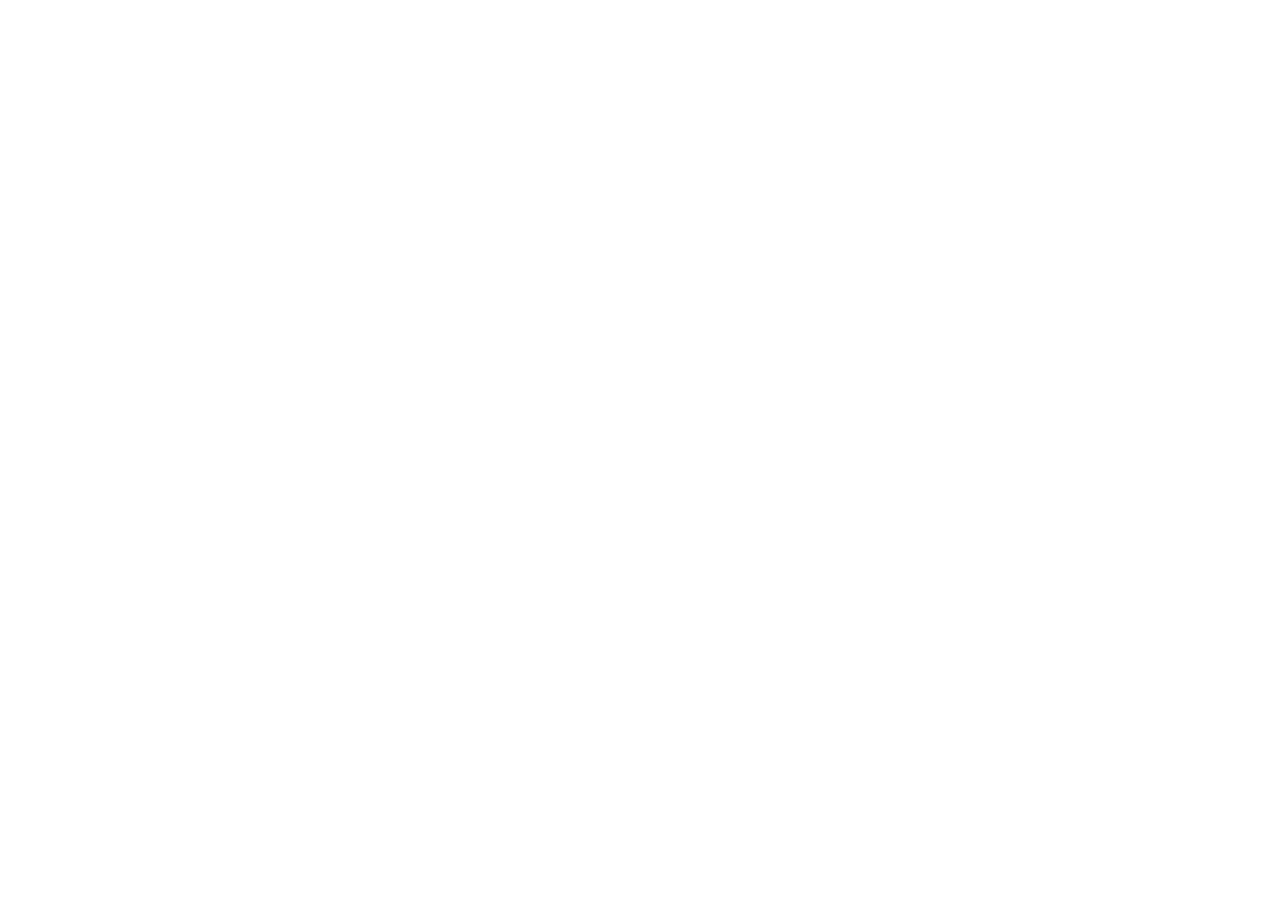
==== experience/cadastro.html @ e3175fb5 "Add initial HTML files and global CSS for the Hydranomic project - Created cadastro.html with basic " ====
<!DOCTYPE html>
<html lang="pt-br">
<head>
    <meta charset="UTF-8">
    <meta name="viewport" content="width=device-width, initial-scale=1.0">
    <title>Hydranomic - Visão Geral</title>
</head>
<body>
    
</body>
</html>
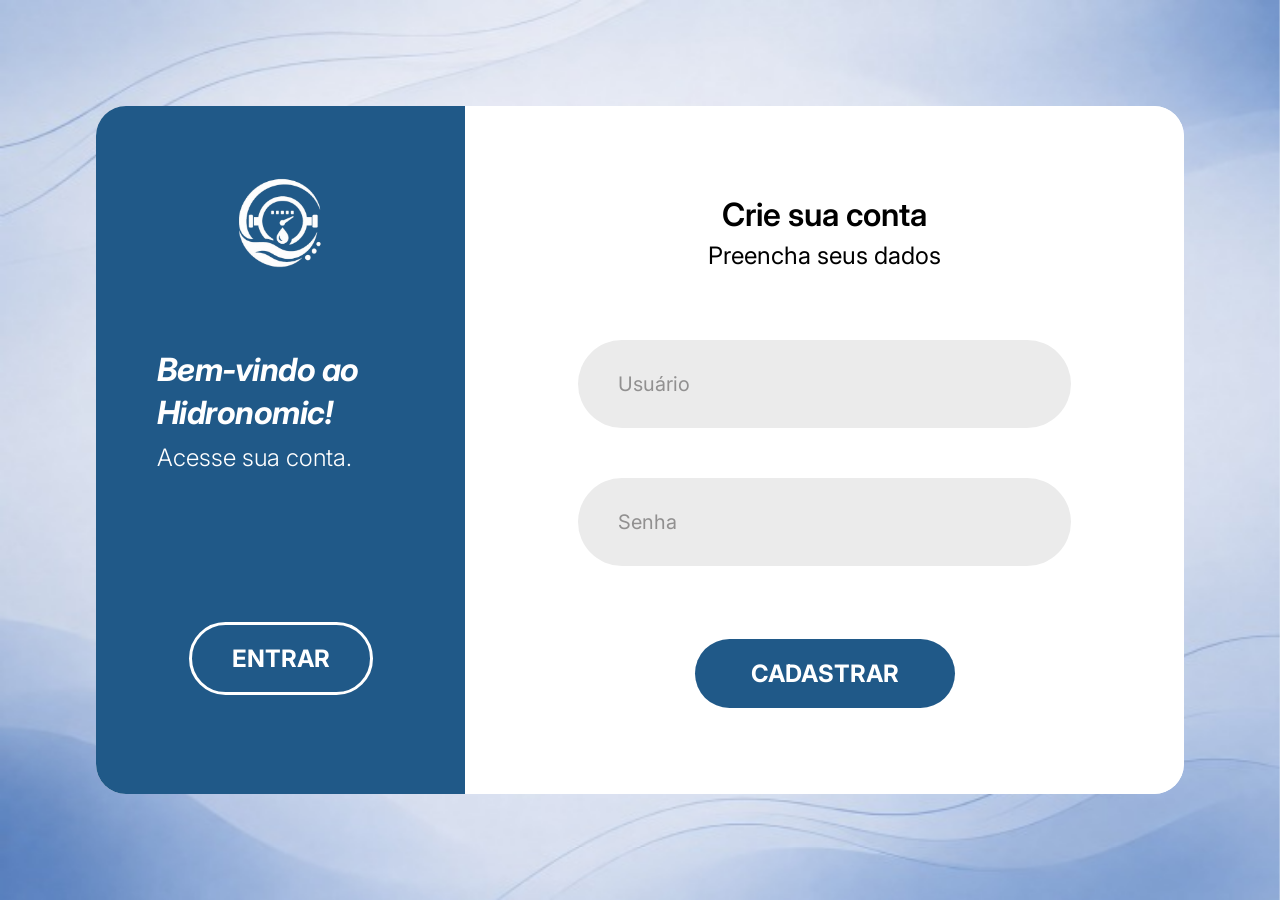
==== commit 22df5ccf: "Refactor cadastro.html and style.css for account registration page" ====
--- a/experience/cadastro.html
+++ b/experience/cadastro.html
@@ -1,11 +1,74 @@
-<!DOCTYPE html>
-<html lang="pt-br">
-<head>
-    <meta charset="UTF-8">
-    <meta name="viewport" content="width=device-width, initial-scale=1.0">
-    <title>Hydranomic - Visão Geral</title>
-</head>
-<body>
-    
-</body>
+<!doctype html>
+<html lang="pt-BR">
+  <head>
+    <meta charset="UTF-8" />
+    <meta name="viewport" content="width=device-width, initial-scale=1.0" />
+    <meta name="theme-color" content="#E6EFF8" />
+    <title>Cadastro | Hidronomic</title>
+    <link rel="stylesheet" href="css/style.css" />
+  </head>
+
+  <body>
+    <section class="imagem-fundo"></section>
+    <main class="pagina">
+      <section class="cartao-autenticacao" aria-label="Cadastro Hidronomic">
+
+        <aside class="painel-boas-vindas" aria-label="Acesso à conta">
+          <img
+            class="logo-marca"
+            src="assets/logo_hydranomic.png.png"
+            alt="Logo Hidronomic"
+            data-node-id="18-23"
+          />
+
+          <div class="texto-boas-vindas">
+            <h1>Bem-vindo ao<br />Hidronomic!</h1>
+            <p>Acesse sua conta.</p>
+          </div>
+
+          <button class="botao-secundario" type="button">
+            ENTRAR
+          </button>
+        </aside>
+
+        <section class="painel-formulario" aria-labelledby="titulo-criar-conta">
+          <header class="cabecalho-formulario">
+            <h2 id="titulo-criar-conta">Crie sua conta</h2>
+            <p>Preencha seus dados</p>
+          </header>
+
+          <form class="formulario-cadastro" action="#" method="post">
+
+            <label class="oculto" for="usuario">Usuário</label>
+            <input
+            class="campo-usuario"
+              id="usuario"
+              name="usuario"
+              type="text"
+              placeholder="Usuário"
+              autocomplete="username"
+              required
+            />
+
+            <label class="oculto" for="senha">Senha</label>
+            <input
+            class="campo-senha"
+              id="senha"
+              name="senha"
+              type="password"
+              placeholder="Senha"
+              autocomplete="new-password"
+              required
+            />
+
+            <button class="botao-principal" type="submit">
+              CADASTRAR
+            </button>
+
+          </form>
+        </section>
+
+      </section>
+    </main>
+  </body>
 </html>
--- a/experience/css/style.css
+++ b/experience/css/style.css
@@ -0,0 +1,240 @@
+@import url(global.css);
+
+* {
+    box-sizing: border-box;
+}
+
+html,
+body {
+    min-width: 100%;
+    min-height: 100%;
+    margin: 0;
+}
+
+body {
+    background: var(--bg-color);
+    color: #000;
+    font-family: var(--font-family);
+    -webkit-font-smoothing: antialiased;
+}
+
+button,
+input {
+    font: inherit;
+}
+
+button {
+    cursor: pointer;
+}
+
+.pagina {
+    min-height: 100vh;
+    display: grid;
+    place-items: center;
+    padding: 32px;
+    
+}
+
+.cartao-autenticacao {
+    width: min(100%, 1088px);
+    min-height: 688px;
+    display: grid;
+    grid-template-columns: 369px minmax(0, 1fr);
+    overflow: hidden;
+    border-radius: 30px;
+    background: #fff;
+}
+
+.painel-boas-vindas {
+    position: relative;
+    min-height: 688px;
+    display: flex;
+    flex-direction: column;
+    align-items: center;
+    background: var(--secondary-color);
+    color: #fff;
+    border-radius: 20px 0 0 20px;
+}
+
+.logo-marca {
+    width: 200px;
+    height: 133px;
+    margin-top: 53px;
+    object-fit: contain;
+}
+
+.texto-boas-vindas {
+    width: 248px;
+    margin-top: 57px;
+    align-self: center;
+}
+
+.texto-boas-vindas h1 {
+    margin: 0;
+    color: #fff;
+    font-size: var(--font-size-heading2);
+    font-weight: var(--weight-bold);
+    font-style: var(--italic);
+    line-height: 1.34;
+    letter-spacing: -0.5px;
+}
+
+.texto-boas-vindas p {
+    margin: 8px 0 0;
+    color: #fff;
+    font-size: var(--font-size-heading3);
+    font-weight: var(--weight-light);
+    line-height: 1.25;
+}
+
+.botao-secundario,
+.botao-principal {
+    border: 0;
+    font-weight: var(--weight-bold);
+    transition: transform 160ms ease, background-color 160ms ease, color 160ms ease;
+}
+
+.botao-secundario {
+    width: 184px;
+    height: 73px;
+    margin-top: auto;
+    margin-bottom: 99px;
+    border: 3px solid #fff;
+    border-radius: 50px;
+    background: transparent;
+    color: #fff;
+    font-size: var(--font-size-heading3);
+}
+
+.painel-formulario {
+    min-height: 688px;
+    display: flex;
+    flex-direction: column;
+    align-items: center;
+    background: #fff;
+    border-radius: 0 30px 30px 0;
+}
+
+.cabecalho-formulario {
+    margin-top: 90px;
+    text-align: center;
+}
+
+.cabecalho-formulario h2 {
+    margin: 0;
+    color: #000;
+    font-size: var(--font-size-heading2);
+    font-weight: var(--weight-semibold);
+    line-height: 1.2;
+}
+
+.cabecalho-formulario p {
+    margin: 8px 0 0;
+    color: #000;
+    font-size: var(--font-size-heading3);
+    font-weight: var(--weight-regular);
+    line-height: 1.2;
+}
+
+.formulario-cadastro {
+    width: min(493px, calc(100% - 72px));
+    display: flex;
+    flex-direction: column;
+    align-items: center;
+    margin-top: 69px;
+}
+
+.formulario-cadastro input {
+    width: 100%;
+    height: 88px;
+    padding: 0 40px;
+    border: 0;
+    border-radius: 50px;
+    outline: none;
+    background: #ebebeb;
+    color: #000;
+    font-size: var(--font-size-heading4);
+    font-weight: var(--weight-regular);
+    transition: background-color 160ms ease, box-shadow 160ms ease;
+}
+
+.formulario-cadastro input + input {
+    margin-top: 56px;
+    background: #ececec;
+}
+
+.formulario-cadastro input::placeholder {
+    color: #919090;
+    opacity: 1;
+}
+.campo-senha {
+    margin-top: 50px;
+}
+
+.formulario-cadastro input:focus {
+    background: #e3e3e3;
+    box-shadow: 0 0 0 3px rgba(32, 89, 136, 0.28);
+}
+
+.botao-principal {
+    width: 260px;
+    height: 69px;
+    margin-top: 73px;
+    border-radius: 50px;
+    background: var(--secondary-color);
+    color: #fff;
+    font-size: var(--font-size-heading3);
+}
+
+.botao-secundario:hover,
+.botao-principal:hover {
+    transform: translateY(-1px);
+}
+
+.botao-secundario:active,
+.botao-principal:active {
+    transform: scale(0.97);
+}
+
+.botao-secundario:focus-visible,
+.botao-principal:focus-visible {
+    outline: 3px solid #fff;
+    outline-offset: 4px;
+}
+
+.botao-principal:focus-visible {
+    outline-color: var(--secondary-color);
+}
+
+.oculto {
+    position: absolute;
+    width: 1px;
+    height: 1px;
+    padding: 0;
+    margin: -1px;
+    overflow: hidden;
+    clip: rect(0, 0, 0, 0);
+    white-space: nowrap;
+    border: 0;
+}
+
+.imagem-fundo {
+    position: fixed;
+    top: 0;
+    left: 0;
+
+    width: 100vw;
+    height: 100vh;
+
+    background-image: url("../assets/fundo.jpeg");
+    background-size: 100% 100%;
+    background-position: center;
+    background-repeat: no-repeat;
+
+    z-index: -1;
+}
+
+.pagina {
+    position: relative;
+    z-index: 1;
+}
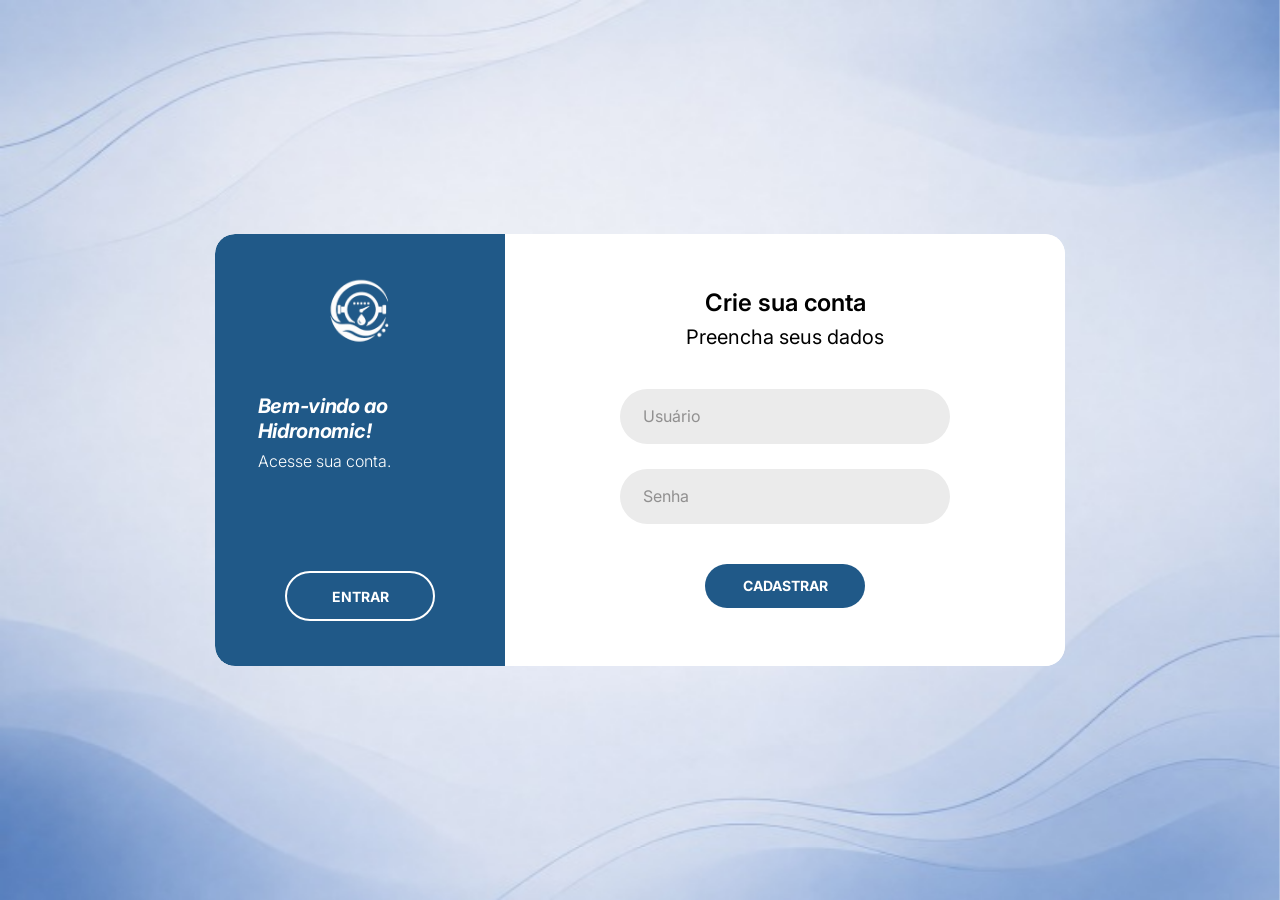
==== commit 6af115cf: "Refactor cadastro and login pages to use new login.css; add configurations and password reset pages " ====
--- a/experience/cadastro.html
+++ b/experience/cadastro.html
@@ -3,9 +3,8 @@
   <head>
     <meta charset="UTF-8" />
     <meta name="viewport" content="width=device-width, initial-scale=1.0" />
-    <meta name="theme-color" content="#E6EFF8" />
-    <title>Cadastro | Hidronomic</title>
-    <link rel="stylesheet" href="css/style.css" />
+    <title>Cadastro | Hydronomic</title>
+    <link rel="stylesheet" href="css/login.css" />
   </head>
 
   <body>
@@ -26,10 +25,11 @@
             <p>Acesse sua conta.</p>
           </div>
 
-          <button class="botao-secundario" type="button">
+        <a class="botao-secundario-cadastro" href="login.html">
             ENTRAR
-          </button>
+        </a>
         </aside>
+        
 
         <section class="painel-formulario" aria-labelledby="titulo-criar-conta">
           <header class="cabecalho-formulario">
@@ -61,7 +61,7 @@
               required
             />
 
-            <button class="botao-principal" type="submit">
+            <button class="botao-principal-cadastro" type="submit">
               CADASTRAR
             </button>
 
--- a/experience/css/login.css
+++ b/experience/css/login.css
@@ -0,0 +1,572 @@
+@import url("global.css");
+
+* {
+    box-sizing: border-box;
+}
+
+html,
+body {
+    min-width: 100%;
+    min-height: 100%;
+    margin: 0;
+}
+
+body {
+    background: var(--bg-color);
+    color: #000;
+    font-family: var(--font-family);
+    -webkit-font-smoothing: antialiased;
+}
+
+button,
+input {
+    font: inherit;
+}
+
+button {
+    cursor: pointer;
+}
+
+
+/* =========================
+   PÁGINA
+========================= */
+
+.pagina {
+    position: relative;
+    z-index: 1;
+
+    min-height: 100vh;
+
+    display: flex;
+    align-items: center;
+    justify-content: center;
+
+    padding: 32px;
+}
+
+
+/* =========================
+   CARTÃO
+========================= */
+
+.cartao-autenticacao {
+    width: 850px;
+    min-height: 432px;
+
+    display: grid;
+    grid-template-columns: 290px minmax(0, 1fr);
+
+    overflow: hidden;
+
+    border-radius: 20px;
+
+    background: #fff;
+}
+
+
+/* =========================
+   PAINEL DE BOAS-VINDAS
+========================= */
+
+.painel-boas-vindas {
+    position: relative;
+
+    min-height: 432px;
+
+    display: flex;
+    flex-direction: column;
+    align-items: center;
+
+    background: var(--secondary-color);
+    color: #fff;
+
+    border-radius: 20px 0 0 20px;
+}
+
+
+/* LOGO */
+
+.logo-marca {
+    width: 140px;
+    height: 93px;
+
+    margin-top: 32px;
+
+    object-fit: contain;
+}
+
+
+/* TEXTO */
+
+.texto-boas-vindas {
+    width: 205px;
+
+    margin-top: 35px;
+
+    align-self: center;
+}
+
+.texto-boas-vindas h1 {
+    margin: 0;
+
+    color: #fff;
+
+    font-size: var(--font-size-heading4);
+    font-weight: var(--weight-bold);
+    font-style: var(--italic);
+
+    line-height: 1.25;
+    letter-spacing: -0.3px;
+}
+
+.texto-boas-vindas p {
+    margin: 7px 0 0;
+
+    color: #fff;
+
+    font-size: var(--font-size-heading5);
+    font-weight: var(--weight-light);
+
+    line-height: 1.25;
+}
+
+
+/* BOTÃO SECUNDÁRIO */
+
+.botao-secundario-cadastro {
+    width: 150px;
+    height: 50px;
+
+    margin-top: auto;
+    margin-bottom: 45px;
+
+    display: flex;
+    align-items: center;
+    justify-content: center;
+
+    border: 2px solid #fff;
+    border-radius: 50px;
+
+    background: transparent;
+    color: #fff;
+
+    font-size: var(--font-size-heading6);
+    font-weight: var(--weight-bold);
+
+    text-decoration: none;
+    text-align: center;
+
+    cursor: pointer;
+
+    transition:
+        transform 160ms ease,
+        background-color 160ms ease,
+        color 160ms ease;
+}
+
+.botao-secundario-cadastro:hover {
+    transform: translateY(-1px);
+}
+
+.botao-secundario-cadastro:active {
+    transform: scale(0.97);
+}
+
+
+/* =========================
+   PAINEL DO FORMULÁRIO
+========================= */
+
+.painel-formulario {
+    min-height: 432px;
+
+    display: flex;
+    flex-direction: column;
+    align-items: center;
+
+    background: #fff;
+
+    border-radius: 0 20px 20px 0;
+}
+
+
+/* CABEÇALHO */
+
+.cabecalho-formulario {
+    margin-top: 55px;
+
+    text-align: center;
+}
+
+.cabecalho-formulario h2 {
+    margin: 0;
+
+    color: #000;
+
+    font-size: var(--font-size-heading3);
+    font-weight: var(--weight-semibold);
+
+    line-height: 1.2;
+}
+
+.cabecalho-formulario p {
+    margin: 7px 0 0;
+
+    color: #000;
+
+    font-size: var(--font-size-heading4);
+    font-weight: var(--weight-regular);
+
+    line-height: 1.2;
+}
+
+
+/* =========================
+   FORMULÁRIO
+========================= */
+
+.formulario-cadastro {
+    width: min(330px, calc(100% - 50px));
+
+    display: flex;
+    flex-direction: column;
+    align-items: center;
+
+    margin-top: 40px;
+}
+
+
+/* CAMPOS */
+
+.formulario-cadastro input {
+    width: 100%;
+    height: 55px;
+
+    padding: 0 23px;
+
+    border: 0;
+    border-radius: 50px;
+
+    outline: none;
+
+    background: #ebebeb;
+    color: #000;
+
+    font-size: var(--font-size-heading5);
+    font-weight: var(--weight-regular);
+
+    transition:
+        background-color 160ms ease,
+        box-shadow 160ms ease;
+}
+
+.formulario-cadastro input + input {
+    margin-top: 25px;
+
+    background: #ececec;
+}
+
+.formulario-cadastro input::placeholder {
+    color: #919090;
+    opacity: 1;
+}
+
+
+/* SENHA */
+
+.campo-senha {
+    margin-top: 25px;
+}
+
+
+/* FOCO */
+
+.formulario-cadastro input:focus {
+    background: #e3e3e3;
+
+    box-shadow:
+        0 0 0 3px rgba(32, 89, 136, 0.28);
+}
+
+
+/* =========================
+   BOTÃO PRINCIPAL
+========================= */
+
+.botao-principal-cadastro {
+    width: 160px;
+    height: 44px;
+
+    margin-top: 40px;
+
+    display: flex;
+    align-items: center;
+    justify-content: center;
+
+    border: 0;
+    border-radius: 50px;
+
+    background: var(--secondary-color);
+    color: #fff;
+
+    font-size: var(--font-size-heading6);
+    font-weight: var(--weight-bold);
+
+    cursor: pointer;
+
+    transition:
+        transform 160ms ease,
+        background-color 160ms ease,
+        color 160ms ease;
+}
+
+.botao-principal-cadastro:hover {
+    transform: translateY(-1px);
+}
+
+.botao-principal-cadastro:active {
+    transform: scale(0.97);
+}
+
+.botao-principal-cadastro:focus-visible {
+    outline: 3px solid var(--secondary-color);
+    outline-offset: 4px;
+}
+
+
+/* =========================
+   BOTÃO TERCIÁRIO
+========================= */
+
+.botao-terciario-cadastro {
+    width: 140px;
+    height: 40px;
+
+    margin-top: 40px;
+
+    display: flex;
+    align-items: center;
+    justify-content: center;
+
+    border: 0;
+    border-radius: 50px;
+
+    background: var(--secondary-color);
+    color: #fff;
+
+    font-size: 14px;
+    font-weight: var(--weight-bold);
+
+    cursor: pointer;
+
+    transition: transform 160ms ease;
+}
+
+.botao-terciario-cadastro:hover {
+    transform: translateY(-1px);
+}
+
+.botao-terciario-cadastro:active {
+    transform: scale(0.97);
+}
+
+.botao-terciario-cadastro:focus-visible {
+    outline: 3px solid var(--secondary-color);
+    outline-offset: 4px;
+}
+
+
+/* =========================
+   LINK "ESQUECEU SUA SENHA?"
+========================= */
+
+.esqueceu-sua-senha {
+    margin-top: 10px;
+    
+
+    color: var(--secondary-color);
+
+    font-size: var(--font-size-heading6);
+    font-weight: var(--weight-extrabold);
+
+    line-height: 1.2;
+
+    text-decoration: none;
+}
+
+.esqueceu-sua-senha:hover,
+.esqueceu-sua-senha:visited,
+.esqueceu-sua-senha:active {
+    text-decoration: none;
+}
+
+
+/* =========================
+   ELEMENTO OCULTO
+========================= */
+
+.oculto {
+    position: absolute;
+
+    width: 1px;
+    height: 1px;
+
+    padding: 0;
+    margin: -1px;
+
+    overflow: hidden;
+
+    clip: rect(0, 0, 0, 0);
+
+    white-space: nowrap;
+
+    border: 0;
+}
+
+
+/* =========================
+   FUNDO
+========================= */
+
+.imagem-fundo {
+    position: fixed;
+
+    top: 0;
+    left: 0;
+
+    width: 100vw;
+    height: 100vh;
+
+    background-image: url("../assets/fundo.jpeg");
+
+    background-size: 100% 100%;
+    background-position: center;
+    background-repeat: no-repeat;
+
+    z-index: -1;
+}
+
+
+/* CARTÃO DE REDEFINIÇÃO */
+.esqueceu-senha {
+    width: 425px;
+    height: 432px;
+
+    display: flex;
+    align-items: center;
+    justify-content: center;
+
+    padding: 0;
+
+    background: #fff;
+    border-radius: 12px;
+}
+
+/* CONTEÚDO */
+.redefinicao_senha {
+    width: 100%;
+
+    display: flex;
+    flex-direction: column;
+    align-items: center;
+
+    text-align: center;
+}
+
+/* TÍTULO */
+.redefinicao_senha h1 {
+    margin: 0;
+
+    color: #000;
+
+    font-size: 21px;
+    font-weight: var(--weight-bold);
+
+    line-height: 1.2;
+}
+
+/* SUBTÍTULO */
+.redefinicao_senha h2 {
+    margin: 4px 0 0;
+
+    color: #000;
+
+    font-size: 15px;
+    font-weight: var(--weight-regular);
+
+    line-height: 1.2;
+}
+
+/* CAMPO DE E-MAIL */
+.campo-email {
+    width: 312px;
+    height: 55px;
+
+    margin-top: 48px;
+    padding: 0 23px;
+
+    border: 0;
+    border-radius: 50px;
+
+    outline: none;
+
+    background: #ebebeb;
+    color: #000;
+
+    font-size: 14px;
+    font-weight: var(--weight-regular);
+
+    transition: background-color 160ms ease,
+                box-shadow 160ms ease;
+}
+
+.campo-email::placeholder {
+    color: #919090;
+    opacity: 1;
+}
+
+/* QUANDO CLICAR NO E-MAIL */
+.campo-email:focus {
+    background: #e3e3e3;
+
+    box-shadow: 0 0 0 3px rgba(32, 89, 136, 0.28);
+}
+
+/* BOTÃO ENVIAR */
+.botao-terciario-cadastro {
+    width: 140px;
+    height: 44px;
+
+    margin-top: 54px;
+
+    display: flex;
+    align-items: center;
+    justify-content: center;
+
+    border: 0;
+    border-radius: 50px;
+
+    background: var(--secondary-color);
+    color: #fff;
+
+    font-size: 14px;
+    font-weight: var(--weight-bold);
+
+    cursor: pointer;
+
+    transition: transform 160ms ease, background-color 160ms ease;
+}
+
+.botao-terciario-cadastro:hover {
+    transform: translateY(-1px);
+}
+
+.botao-terciario-cadastro:active {
+    transform: scale(0.97);
+}
+
+.botao-terciario-cadastro:focus-visible {
+    outline: 3px solid var(--secondary-color);
+    outline-offset: 4px;
+}
